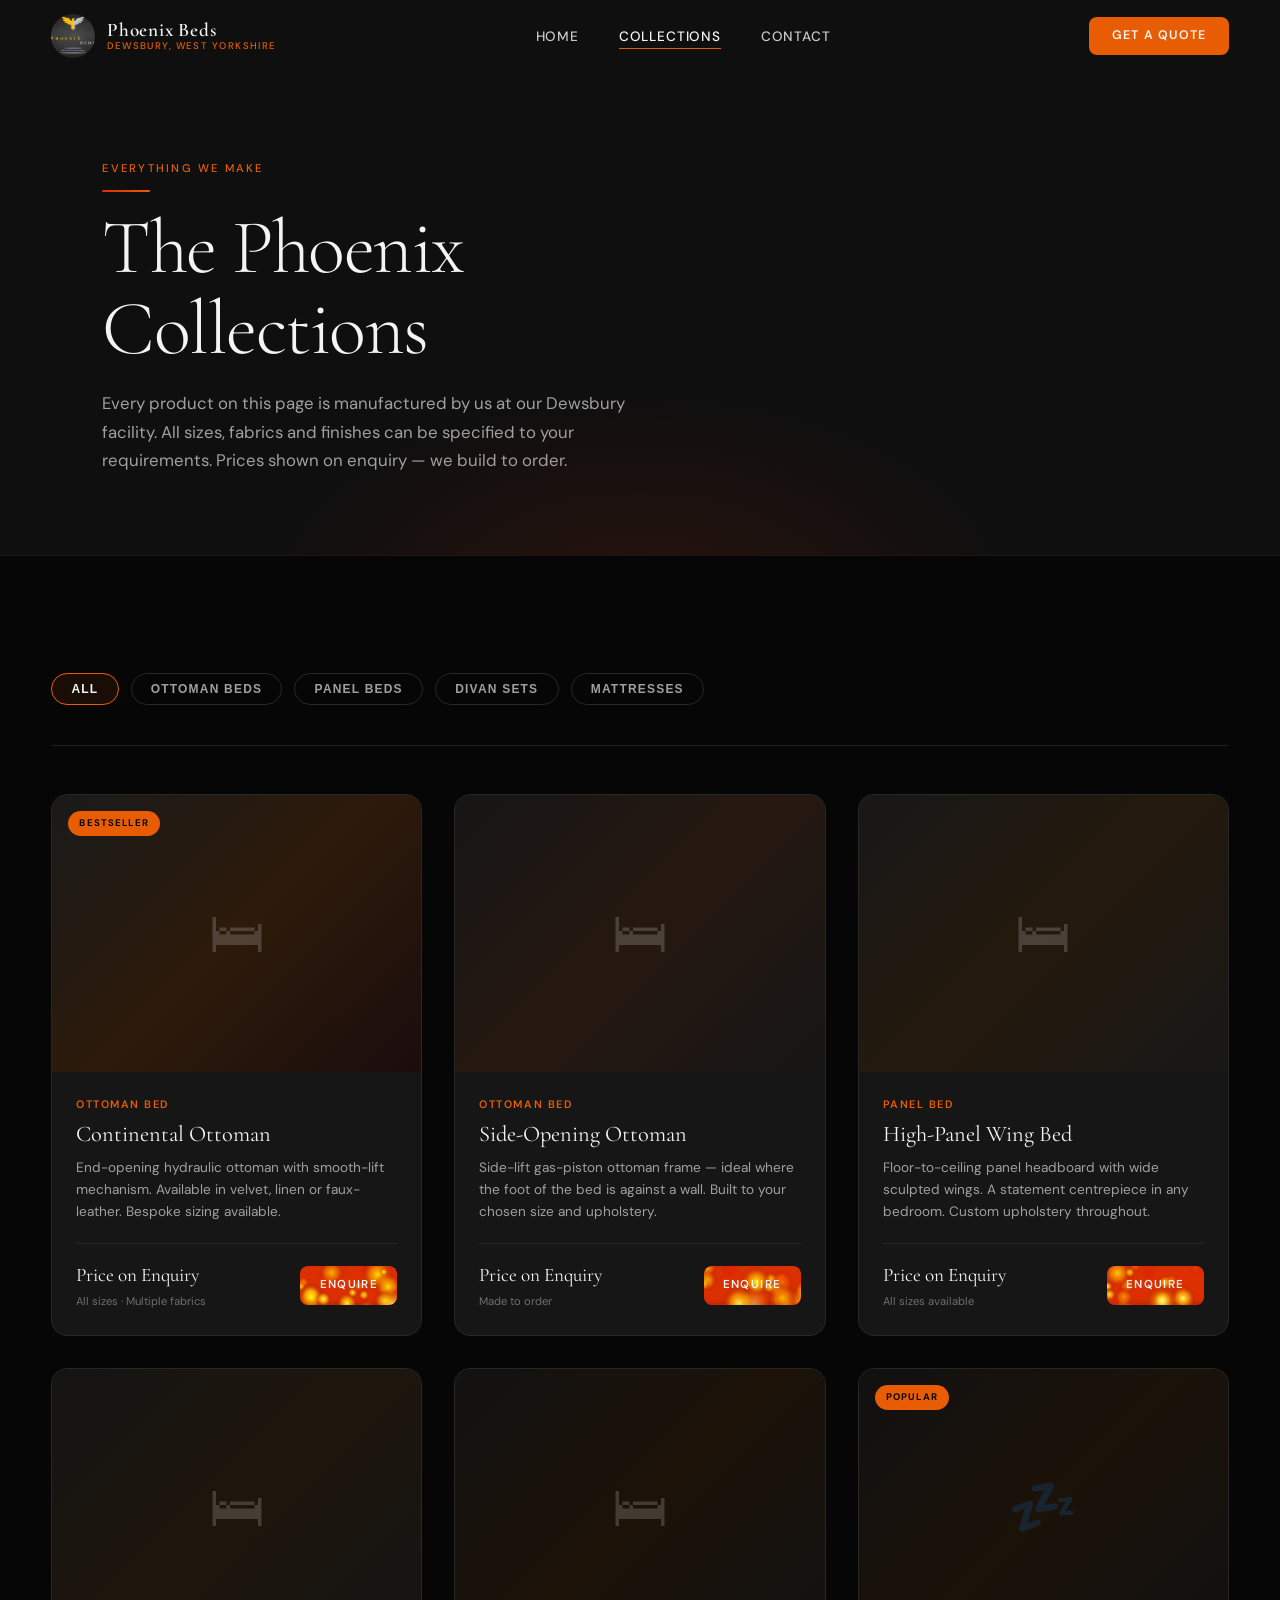
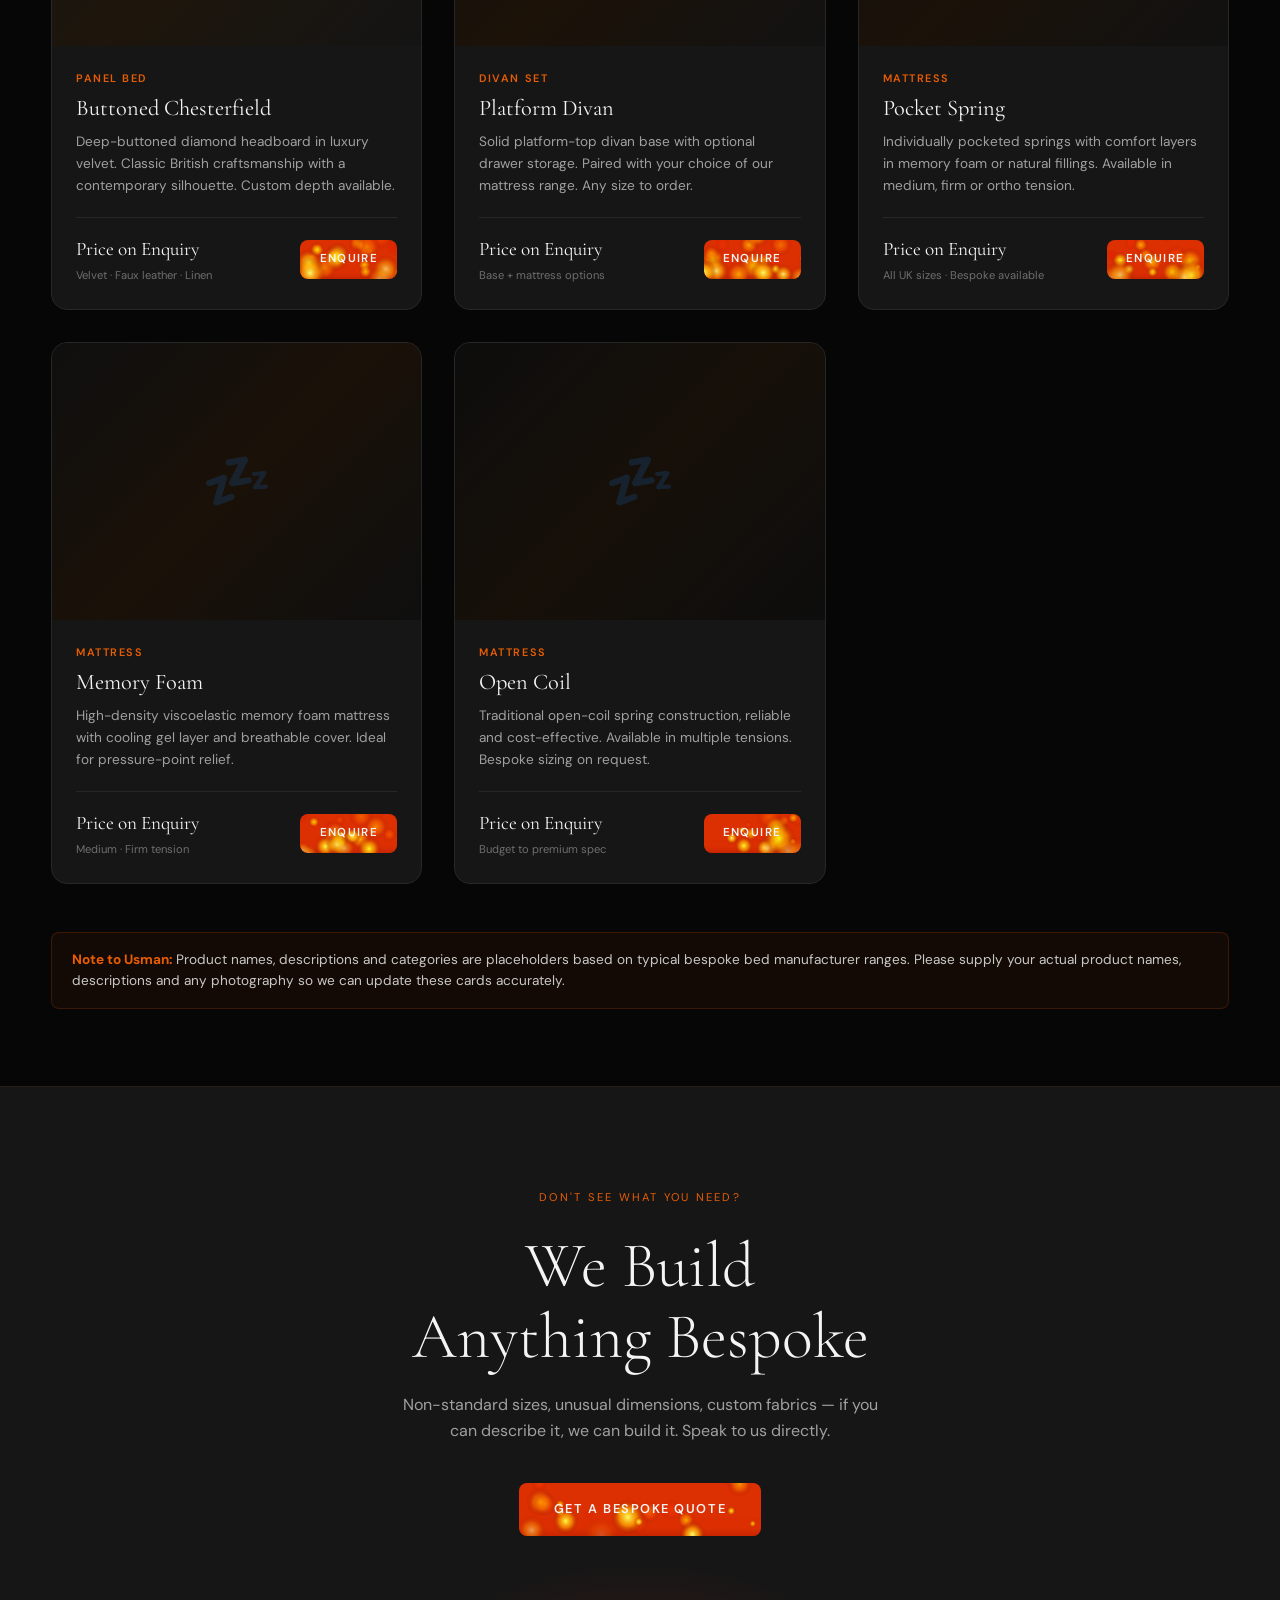
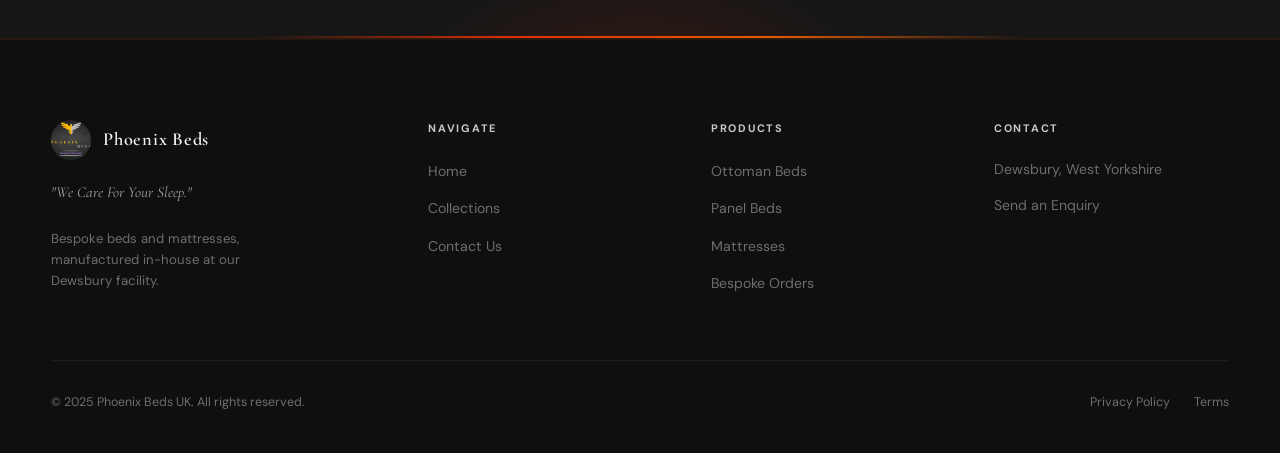
==== collections.html @ 93d967aa "Rebuild: full multi-page Phoenix Beds UK website Dark Forge design system — ember-orange/flame-red p" ====
<!DOCTYPE html>
<html lang="en-GB">
<head>
  <meta charset="UTF-8" />
  <meta name="viewport" content="width=device-width, initial-scale=1.0" />
  <title>Collections — Phoenix Beds, Dewsbury</title>
  <meta name="description" content="Browse Phoenix Beds' bespoke range of handcrafted ottoman beds, panel beds, divan sets and mattresses — all made to order in Dewsbury." />
  <link rel="preconnect" href="https://fonts.googleapis.com" />
  <link rel="preconnect" href="https://fonts.gstatic.com" crossorigin />
  <link rel="stylesheet" href="style.css" />
</head>
<body>

  <!-- PAGE LOADER -->
  <div id="page-loader">
    <img src="logo.jpg" alt="Phoenix Beds" class="loader-logo" />
    <div class="loader-bar"><div class="loader-bar-fill"></div></div>
  </div>

  <!-- NAV -->
  <nav class="site-nav scrolled" role="navigation" aria-label="Main navigation">
    <a href="index.html" class="nav__logo" aria-label="Phoenix Beds home">
      <img src="logo.jpg" alt="" class="nav__logo-img" />
      <div class="nav__logo-text">
        <span class="nav__logo-name">Phoenix Beds</span>
        <span class="nav__logo-sub">Dewsbury, West Yorkshire</span>
      </div>
    </a>
    <ul class="nav__links" role="list">
      <li><a href="index.html" class="nav__link">Home</a></li>
      <li><a href="collections.html" class="nav__link active">Collections</a></li>
      <li><a href="contact.html" class="nav__link">Contact</a></li>
    </ul>
    <a href="contact.html" class="nav__cta">Get a Quote</a>
    <button class="nav__burger" aria-label="Open menu" aria-expanded="false">
      <span></span><span></span><span></span>
    </button>
  </nav>

  <!-- MOBILE NAV -->
  <div class="nav__mobile" role="dialog" aria-modal="true" aria-label="Mobile navigation">
    <a href="index.html" class="nav__link">Home</a>
    <a href="collections.html" class="nav__link">Collections</a>
    <a href="contact.html" class="nav__link">Contact</a>
    <a href="contact.html" class="btn btn--fire" style="margin-top:1rem;"><span>Get a Quote</span></a>
  </div>

  <!-- PAGE HERO -->
  <div class="page-hero">
    <div class="page-hero__glow" aria-hidden="true"></div>
    <div class="container">
      <div class="page-hero__inner">
        <p class="eyebrow" data-reveal>Everything We Make</p>
        <div class="divider divider--left" style="margin-top:0.75rem;" aria-hidden="true"></div>
        <h1 class="page-hero__headline" data-reveal data-delay="80">
          The Phoenix<br>Collections
        </h1>
        <p class="page-hero__sub" data-reveal data-delay="160">
          Every product on this page is manufactured by us at our Dewsbury facility.
          All sizes, fabrics and finishes can be specified to your requirements.
          Prices shown on enquiry — we build to order.
        </p>
      </div>
    </div>
  </div>

  <!-- PRODUCTS -->
  <section style="background:var(--black);padding:clamp(3rem,6vw,6rem) 0;">
    <div class="container">

      <!-- Filters -->
      <div class="product-filters" role="group" aria-label="Filter products">
        <button class="filter-btn active" data-filter="all">All</button>
        <button class="filter-btn" data-filter="ottoman">Ottoman Beds</button>
        <button class="filter-btn" data-filter="panel">Panel Beds</button>
        <button class="filter-btn" data-filter="divan">Divan Sets</button>
        <button class="filter-btn" data-filter="mattress">Mattresses</button>
      </div>

      <!-- Grid -->
      <div class="products-grid">

        <!-- Ottoman 1 -->
        <div class="product-card" data-category="ottoman" data-reveal>
          <div class="product-card__img-wrap">
            <div style="width:100%;height:100%;background:linear-gradient(135deg,#1a1a1a,#2d1a0a,#1a0d0d);display:flex;align-items:center;justify-content:center;">
              <span style="font-size:3.5rem;opacity:0.2;" aria-hidden="true">🛏</span>
            </div>
            <span class="product-card__badge">Bestseller</span>
          </div>
          <div class="product-card__body">
            <p class="product-card__category">Ottoman Bed</p>
            <h2 class="product-card__name">Continental Ottoman</h2>
            <p class="product-card__desc">End-opening hydraulic ottoman with smooth-lift mechanism. Available in velvet, linen or faux-leather. Bespoke sizing available.</p>
            <div class="product-card__footer">
              <div>
                <p class="product-card__price">Price on Enquiry</p>
                <p class="product-card__price-note">All sizes · Multiple fabrics</p>
              </div>
              <a href="contact.html" class="btn btn--fire" style="padding:0.65rem 1.2rem;font-size:0.72rem;"><span>Enquire</span></a>
            </div>
          </div>
        </div>

        <!-- Ottoman 2 -->
        <div class="product-card" data-category="ottoman" data-reveal data-delay="80">
          <div class="product-card__img-wrap">
            <div style="width:100%;height:100%;background:linear-gradient(135deg,#161616,#261810,#161616);display:flex;align-items:center;justify-content:center;">
              <span style="font-size:3.5rem;opacity:0.2;" aria-hidden="true">🛏</span>
            </div>
          </div>
          <div class="product-card__body">
            <p class="product-card__category">Ottoman Bed</p>
            <h2 class="product-card__name">Side-Opening Ottoman</h2>
            <p class="product-card__desc">Side-lift gas-piston ottoman frame — ideal where the foot of the bed is against a wall. Built to your chosen size and upholstery.</p>
            <div class="product-card__footer">
              <div>
                <p class="product-card__price">Price on Enquiry</p>
                <p class="product-card__price-note">Made to order</p>
              </div>
              <a href="contact.html" class="btn btn--fire" style="padding:0.65rem 1.2rem;font-size:0.72rem;"><span>Enquire</span></a>
            </div>
          </div>
        </div>

        <!-- Panel 1 -->
        <div class="product-card" data-category="panel" data-reveal data-delay="160">
          <div class="product-card__img-wrap">
            <div style="width:100%;height:100%;background:linear-gradient(135deg,#181818,#24190c,#181818);display:flex;align-items:center;justify-content:center;">
              <span style="font-size:3.5rem;opacity:0.2;" aria-hidden="true">🛏</span>
            </div>
          </div>
          <div class="product-card__body">
            <p class="product-card__category">Panel Bed</p>
            <h2 class="product-card__name">High-Panel Wing Bed</h2>
            <p class="product-card__desc">Floor-to-ceiling panel headboard with wide sculpted wings. A statement centrepiece in any bedroom. Custom upholstery throughout.</p>
            <div class="product-card__footer">
              <div>
                <p class="product-card__price">Price on Enquiry</p>
                <p class="product-card__price-note">All sizes available</p>
              </div>
              <a href="contact.html" class="btn btn--fire" style="padding:0.65rem 1.2rem;font-size:0.72rem;"><span>Enquire</span></a>
            </div>
          </div>
        </div>

        <!-- Panel 2 -->
        <div class="product-card" data-category="panel" data-reveal>
          <div class="product-card__img-wrap">
            <div style="width:100%;height:100%;background:linear-gradient(135deg,#141414,#1e160c,#141414);display:flex;align-items:center;justify-content:center;">
              <span style="font-size:3.5rem;opacity:0.2;" aria-hidden="true">🛏</span>
            </div>
          </div>
          <div class="product-card__body">
            <p class="product-card__category">Panel Bed</p>
            <h2 class="product-card__name">Buttoned Chesterfield</h2>
            <p class="product-card__desc">Deep-buttoned diamond headboard in luxury velvet. Classic British craftsmanship with a contemporary silhouette. Custom depth available.</p>
            <div class="product-card__footer">
              <div>
                <p class="product-card__price">Price on Enquiry</p>
                <p class="product-card__price-note">Velvet · Faux leather · Linen</p>
              </div>
              <a href="contact.html" class="btn btn--fire" style="padding:0.65rem 1.2rem;font-size:0.72rem;"><span>Enquire</span></a>
            </div>
          </div>
        </div>

        <!-- Divan -->
        <div class="product-card" data-category="divan" data-reveal data-delay="80">
          <div class="product-card__img-wrap">
            <div style="width:100%;height:100%;background:linear-gradient(135deg,#121212,#1c1208,#121212);display:flex;align-items:center;justify-content:center;">
              <span style="font-size:3.5rem;opacity:0.2;" aria-hidden="true">🛏</span>
            </div>
          </div>
          <div class="product-card__body">
            <p class="product-card__category">Divan Set</p>
            <h2 class="product-card__name">Platform Divan</h2>
            <p class="product-card__desc">Solid platform-top divan base with optional drawer storage. Paired with your choice of our mattress range. Any size to order.</p>
            <div class="product-card__footer">
              <div>
                <p class="product-card__price">Price on Enquiry</p>
                <p class="product-card__price-note">Base + mattress options</p>
              </div>
              <a href="contact.html" class="btn btn--fire" style="padding:0.65rem 1.2rem;font-size:0.72rem;"><span>Enquire</span></a>
            </div>
          </div>
        </div>

        <!-- Mattress 1 -->
        <div class="product-card" data-category="mattress" data-reveal data-delay="160">
          <div class="product-card__img-wrap">
            <div style="width:100%;height:100%;background:linear-gradient(135deg,#111,#1b1209,#111);display:flex;align-items:center;justify-content:center;">
              <span style="font-size:3.5rem;opacity:0.2;" aria-hidden="true">💤</span>
            </div>
            <span class="product-card__badge">Popular</span>
          </div>
          <div class="product-card__body">
            <p class="product-card__category">Mattress</p>
            <h2 class="product-card__name">Pocket Spring</h2>
            <p class="product-card__desc">Individually pocketed springs with comfort layers in memory foam or natural fillings. Available in medium, firm or ortho tension.</p>
            <div class="product-card__footer">
              <div>
                <p class="product-card__price">Price on Enquiry</p>
                <p class="product-card__price-note">All UK sizes · Bespoke available</p>
              </div>
              <a href="contact.html" class="btn btn--fire" style="padding:0.65rem 1.2rem;font-size:0.72rem;"><span>Enquire</span></a>
            </div>
          </div>
        </div>

        <!-- Mattress 2 -->
        <div class="product-card" data-category="mattress" data-reveal>
          <div class="product-card__img-wrap">
            <div style="width:100%;height:100%;background:linear-gradient(135deg,#0f0f0f,#1a1108,#0f0f0f);display:flex;align-items:center;justify-content:center;">
              <span style="font-size:3.5rem;opacity:0.2;" aria-hidden="true">💤</span>
            </div>
          </div>
          <div class="product-card__body">
            <p class="product-card__category">Mattress</p>
            <h2 class="product-card__name">Memory Foam</h2>
            <p class="product-card__desc">High-density viscoelastic memory foam mattress with cooling gel layer and breathable cover. Ideal for pressure-point relief.</p>
            <div class="product-card__footer">
              <div>
                <p class="product-card__price">Price on Enquiry</p>
                <p class="product-card__price-note">Medium · Firm tension</p>
              </div>
              <a href="contact.html" class="btn btn--fire" style="padding:0.65rem 1.2rem;font-size:0.72rem;"><span>Enquire</span></a>
            </div>
          </div>
        </div>

        <!-- Mattress 3 -->
        <div class="product-card" data-category="mattress" data-reveal data-delay="80">
          <div class="product-card__img-wrap">
            <div style="width:100%;height:100%;background:linear-gradient(135deg,#0d0d0d,#171009,#0d0d0d);display:flex;align-items:center;justify-content:center;">
              <span style="font-size:3.5rem;opacity:0.2;" aria-hidden="true">💤</span>
            </div>
          </div>
          <div class="product-card__body">
            <p class="product-card__category">Mattress</p>
            <h2 class="product-card__name">Open Coil</h2>
            <p class="product-card__desc">Traditional open-coil spring construction, reliable and cost-effective. Available in multiple tensions. Bespoke sizing on request.</p>
            <div class="product-card__footer">
              <div>
                <p class="product-card__price">Price on Enquiry</p>
                <p class="product-card__price-note">Budget to premium spec</p>
              </div>
              <a href="contact.html" class="btn btn--fire" style="padding:0.65rem 1.2rem;font-size:0.72rem;"><span>Enquire</span></a>
            </div>
          </div>
        </div>

      </div><!-- /products-grid -->

      <!-- Notice -->
      <div class="notice" style="margin-top:3rem;" data-reveal>
        <strong>Note to Usman:</strong> Product names, descriptions and categories are placeholders based on typical bespoke bed manufacturer ranges. Please supply your actual product names, descriptions and any photography so we can update these cards accurately.
      </div>

    </div>
  </section>

  <!-- BESPOKE CTA -->
  <section class="cta-band">
    <div class="cta-band__glow" aria-hidden="true"></div>
    <div class="container--narrow">
      <p class="cta-band__pre">Don't see what you need?</p>
      <h2 class="cta-band__headline">
        We Build<br>Anything Bespoke
      </h2>
      <p class="cta-band__sub">
        Non-standard sizes, unusual dimensions, custom fabrics — if you can describe it, we can build it. Speak to us directly.
      </p>
      <div class="cta-band__actions">
        <a href="contact.html" class="btn btn--fire"><span>Get a Bespoke Quote</span></a>
      </div>
    </div>
  </section>

  <!-- FOOTER -->
  <footer class="site-footer" role="contentinfo">
    <div class="container">
      <div class="footer-grid">
        <div class="footer-brand">
          <div class="footer-brand__logo">
            <img src="logo.jpg" alt="Phoenix Beds" class="footer-brand__logo-img" />
            <span class="footer-brand__logo-name">Phoenix Beds</span>
          </div>
          <p class="footer-brand__tagline">"We Care For Your Sleep."</p>
          <p style="font-size:0.82rem;color:var(--silver-dk);max-width:26ch;line-height:1.6;">
            Bespoke beds and mattresses, manufactured in-house at our Dewsbury facility.
          </p>
        </div>
        <div class="footer-col">
          <p class="footer-col__heading">Navigate</p>
          <ul class="footer-col__links" role="list">
            <li><a href="index.html" class="footer-col__link">Home</a></li>
            <li><a href="collections.html" class="footer-col__link">Collections</a></li>
            <li><a href="contact.html" class="footer-col__link">Contact Us</a></li>
          </ul>
        </div>
        <div class="footer-col">
          <p class="footer-col__heading">Products</p>
          <ul class="footer-col__links" role="list">
            <li><a href="collections.html" class="footer-col__link">Ottoman Beds</a></li>
            <li><a href="collections.html" class="footer-col__link">Panel Beds</a></li>
            <li><a href="collections.html" class="footer-col__link">Mattresses</a></li>
            <li><a href="collections.html" class="footer-col__link">Bespoke Orders</a></li>
          </ul>
        </div>
        <div class="footer-col">
          <p class="footer-col__heading">Contact</p>
          <ul class="footer-col__links" role="list">
            <li class="footer-col__link" style="color:var(--silver-dk);">Dewsbury, West Yorkshire</li>
            <li><a href="contact.html" class="footer-col__link">Send an Enquiry</a></li>
          </ul>
        </div>
      </div>
      <div class="footer-bottom">
        <p class="footer-bottom__copy">&copy; 2025 Phoenix Beds UK. All rights reserved.</p>
        <nav class="footer-bottom__links" aria-label="Legal">
          <a href="#" class="footer-bottom__link">Privacy Policy</a>
          <a href="#" class="footer-bottom__link">Terms</a>
        </nav>
      </div>
    </div>
  </footer>

  <script src="script.js"></script>
</body>
</html>
---- style.css ----
/* ─────────────────────────────────────────────────────────
   Phoenix Beds UK — Design System v2
   Palette: near-black · silver · ember-orange · flame-red
   Fonts:   Cormorant Garamond (display) · DM Sans (body)
───────────────────────────────────────────────────────── */

@import url('https://fonts.googleapis.com/css2?family=Cormorant+Garamond:ital,wght@0,300;0,400;0,500;0,600;0,700;1,300;1,400;1,600&family=DM+Sans:ital,opsz,wght@0,9..40,300;0,9..40,400;0,9..40,500;0,9..40,600;1,9..40,300&display=swap');

/* ── Tokens ── */
:root {
  --black:      #060606;
  --dark-1:     #0f0f0f;
  --dark-2:     #161616;
  --dark-3:     #1e1e1e;
  --dark-4:     #272727;
  --dark-5:     #323232;
  --silver-dk:  #6e6e6e;
  --silver:     #a0a0a0;
  --silver-lt:  #c8c8c8;
  --platinum:   #e2e2e2;
  --white:      #f4f4f4;
  --ember:      #e85d04;
  --ember-lt:   #f48c06;
  --ember-dk:   #c44d02;
  --flame:      #dc2f02;
  --flame-hot:  #ffba08;

  --font-display: 'Cormorant Garamond', Georgia, serif;
  --font-body:    'DM Sans', -apple-system, BlinkMacSystemFont, sans-serif;

  --radius-sm:  4px;
  --radius:     8px;
  --radius-lg:  16px;
  --radius-xl:  24px;

  --ease-out:   cubic-bezier(0.22, 1, 0.36, 1);
  --ease-in:    cubic-bezier(0.64, 0, 0.78, 0);

  color-scheme: dark;
}

/* ── Reset ── */
*, *::before, *::after { box-sizing: border-box; margin: 0; padding: 0; }
html { scroll-behavior: smooth; font-size: 16px; }
body {
  background: var(--black);
  color: var(--platinum);
  font-family: var(--font-body);
  font-weight: 400;
  line-height: 1.6;
  overflow-x: hidden;
  -webkit-font-smoothing: antialiased;
}
img { display: block; max-width: 100%; }
a { color: inherit; text-decoration: none; }
ul { list-style: none; }

/* ── Page loader ── */
#page-loader {
  position: fixed;
  inset: 0;
  background: var(--black);
  display: flex;
  flex-direction: column;
  align-items: center;
  justify-content: center;
  gap: 2rem;
  z-index: 9999;
  transition: opacity 0.6s var(--ease-out), visibility 0.6s;
}
#page-loader.done { opacity: 0; visibility: hidden; pointer-events: none; }
.loader-logo { width: 120px; height: 120px; object-fit: contain; border-radius: 50%; }
.loader-bar {
  width: 200px;
  height: 2px;
  background: var(--dark-4);
  border-radius: 2px;
  overflow: hidden;
}
.loader-bar-fill {
  height: 100%;
  width: 0;
  background: linear-gradient(90deg, var(--flame), var(--ember), var(--flame-hot));
  border-radius: 2px;
  animation: loaderFill 1.2s var(--ease-out) forwards;
}
@keyframes loaderFill { to { width: 100%; } }

/* ── Typography scale ── */
.display-1 {
  font-family: var(--font-display);
  font-size: clamp(3.2rem, 8vw, 7rem);
  font-weight: 300;
  line-height: 1.05;
  letter-spacing: -0.02em;
}
.display-2 {
  font-family: var(--font-display);
  font-size: clamp(2.2rem, 5vw, 4.5rem);
  font-weight: 300;
  line-height: 1.1;
  letter-spacing: -0.015em;
}
.display-3 {
  font-family: var(--font-display);
  font-size: clamp(1.6rem, 3.5vw, 2.8rem);
  font-weight: 400;
  line-height: 1.2;
}
.eyebrow {
  font-family: var(--font-body);
  font-size: 0.7rem;
  font-weight: 500;
  letter-spacing: 0.2em;
  text-transform: uppercase;
  color: var(--ember);
}
.body-lg { font-size: 1.125rem; line-height: 1.7; }
.body-sm { font-size: 0.875rem; line-height: 1.6; }

/* ── Layout ── */
.container {
  width: min(100%, 1280px);
  margin-inline: auto;
  padding-inline: clamp(1.25rem, 4vw, 4rem);
}
.container--narrow {
  width: min(100%, 800px);
  margin-inline: auto;
  padding-inline: clamp(1.25rem, 4vw, 4rem);
}

/* ── Utility ── */
.text-ember   { color: var(--ember); }
.text-silver  { color: var(--silver); }
.text-white   { color: var(--white); }
.text-center  { text-align: center; }
.italic       { font-style: italic; }
.sr-only { position: absolute; width: 1px; height: 1px; overflow: hidden; clip: rect(0,0,0,0); white-space: nowrap; }

/* ── Scroll reveal ── */
[data-reveal] {
  opacity: 0;
  transform: translateY(32px);
  transition: opacity 0.8s var(--ease-out), transform 0.8s var(--ease-out);
}
[data-reveal="left"]  { transform: translateX(-40px); }
[data-reveal="right"] { transform: translateX(40px); }
[data-reveal="scale"] { transform: scale(0.95); }
[data-reveal].revealed {
  opacity: 1;
  transform: none;
}

/* ── Dividers ── */
.divider {
  width: 48px;
  height: 2px;
  background: linear-gradient(90deg, var(--flame), var(--ember));
  border-radius: 2px;
  margin: 1rem auto;
}
.divider--left { margin-left: 0; }

/* ─────────────────────────── NAV ──────────────────────── */
.site-nav {
  position: fixed;
  top: 0;
  left: 0;
  right: 0;
  z-index: 1000;
  padding: 0 clamp(1.25rem, 4vw, 4rem);
  display: flex;
  align-items: center;
  justify-content: space-between;
  height: 72px;
  background: transparent;
  transition: background 0.4s, backdrop-filter 0.4s, border-bottom 0.4s;
}
.site-nav.scrolled {
  background: rgba(6,6,6,0.88);
  backdrop-filter: blur(20px);
  -webkit-backdrop-filter: blur(20px);
  border-bottom: 1px solid rgba(232,93,4,0.12);
}
.nav__logo {
  display: flex;
  align-items: center;
  gap: 0.75rem;
}
.nav__logo-img {
  width: 44px;
  height: 44px;
  object-fit: contain;
  border-radius: 50%;
  filter: brightness(1.05);
}
.nav__logo-text {
  display: flex;
  flex-direction: column;
  line-height: 1.1;
}
.nav__logo-name {
  font-family: var(--font-display);
  font-size: 1.2rem;
  font-weight: 600;
  color: var(--white);
  letter-spacing: 0.04em;
}
.nav__logo-sub {
  font-size: 0.6rem;
  font-weight: 500;
  letter-spacing: 0.15em;
  text-transform: uppercase;
  color: var(--ember);
}
.nav__links {
  display: flex;
  align-items: center;
  gap: 2.5rem;
}
.nav__link {
  font-size: 0.85rem;
  font-weight: 500;
  letter-spacing: 0.06em;
  text-transform: uppercase;
  color: var(--silver-lt);
  position: relative;
  padding-bottom: 2px;
  transition: color 0.2s;
}
.nav__link::after {
  content: '';
  position: absolute;
  bottom: -2px;
  left: 0;
  width: 0;
  height: 1px;
  background: var(--ember);
  transition: width 0.3s var(--ease-out);
}
.nav__link:hover, .nav__link.active { color: var(--white); }
.nav__link:hover::after, .nav__link.active::after { width: 100%; }
.nav__cta {
  font-size: 0.78rem;
  font-weight: 600;
  letter-spacing: 0.1em;
  text-transform: uppercase;
  color: var(--white);
  background: var(--ember);
  padding: 0.55rem 1.4rem;
  border-radius: var(--radius);
  transition: background 0.2s;
}
.nav__cta:hover { background: var(--flame); }

.nav__burger {
  display: none;
  flex-direction: column;
  gap: 5px;
  cursor: pointer;
  padding: 4px;
  background: none;
  border: none;
}
.nav__burger span {
  display: block;
  width: 24px;
  height: 1.5px;
  background: var(--white);
  border-radius: 2px;
  transition: transform 0.3s, opacity 0.3s;
}
.nav__burger.open span:nth-child(1) { transform: translateY(6.5px) rotate(45deg); }
.nav__burger.open span:nth-child(2) { opacity: 0; }
.nav__burger.open span:nth-child(3) { transform: translateY(-6.5px) rotate(-45deg); }

.nav__mobile {
  position: fixed;
  inset: 0;
  background: rgba(6,6,6,0.97);
  backdrop-filter: blur(24px);
  -webkit-backdrop-filter: blur(24px);
  display: flex;
  flex-direction: column;
  align-items: center;
  justify-content: center;
  gap: 2.5rem;
  z-index: 999;
  opacity: 0;
  pointer-events: none;
  transition: opacity 0.35s var(--ease-out);
}
.nav__mobile.open { opacity: 1; pointer-events: all; }
.nav__mobile .nav__link {
  font-family: var(--font-display);
  font-size: 2rem;
  font-weight: 300;
  letter-spacing: 0.05em;
  text-transform: none;
  color: var(--silver-lt);
}
.nav__mobile .nav__link:hover { color: var(--white); }

/* ─────────────────────────── HERO ─────────────────────── */
.hero {
  position: relative;
  min-height: 100vh;
  display: flex;
  align-items: center;
  overflow: hidden;
  background: var(--black);
}
#hero-canvas {
  position: absolute;
  inset: 0;
  width: 100%;
  height: 100%;
  pointer-events: none;
}
.hero__overlay {
  position: absolute;
  inset: 0;
  background:
    radial-gradient(ellipse 80% 60% at 50% 100%, rgba(220,47,2,0.18) 0%, transparent 60%),
    radial-gradient(ellipse 60% 40% at 50% 50%, rgba(0,0,0,0) 0%, rgba(6,6,6,0.5) 100%);
  pointer-events: none;
}
.hero__inner {
  position: relative;
  z-index: 2;
  padding: 8rem clamp(1.25rem, 4vw, 4rem) 6rem;
  width: 100%;
  max-width: 1280px;
  margin: 0 auto;
}
.hero__eyebrow {
  display: inline-flex;
  align-items: center;
  gap: 0.6rem;
  margin-bottom: 2rem;
}
.hero__eyebrow-line {
  width: 32px;
  height: 1px;
  background: var(--ember);
}
.hero__headline {
  font-family: var(--font-display);
  font-size: clamp(3.8rem, 9vw, 8.5rem);
  font-weight: 300;
  line-height: 0.95;
  letter-spacing: -0.025em;
  color: var(--white);
  max-width: 14ch;
  margin-bottom: 2rem;
}
.hero__headline em {
  font-style: italic;
  color: var(--ember);
  font-weight: 300;
}
.hero__sub {
  font-size: clamp(1rem, 2vw, 1.2rem);
  line-height: 1.65;
  color: var(--silver);
  max-width: 44ch;
  margin-bottom: 3rem;
}
.hero__actions {
  display: flex;
  flex-wrap: wrap;
  gap: 1rem;
  align-items: center;
}
.hero__scroll-hint {
  position: absolute;
  bottom: 2.5rem;
  left: 50%;
  transform: translateX(-50%);
  display: flex;
  flex-direction: column;
  align-items: center;
  gap: 0.5rem;
  z-index: 2;
}
.hero__scroll-hint span {
  font-size: 0.65rem;
  letter-spacing: 0.2em;
  text-transform: uppercase;
  color: var(--silver-dk);
}
.hero__scroll-arrow {
  width: 1px;
  height: 40px;
  background: linear-gradient(to bottom, var(--ember), transparent);
  animation: scrollBounce 2s ease-in-out infinite;
}
@keyframes scrollBounce {
  0%, 100% { transform: scaleY(1); transform-origin: top; }
  50% { transform: scaleY(1.3); transform-origin: top; }
}

/* ─────────────────────────── BUTTONS ──────────────────── */
.btn {
  display: inline-flex;
  align-items: center;
  justify-content: center;
  gap: 0.5rem;
  font-family: var(--font-body);
  font-size: 0.8rem;
  font-weight: 600;
  letter-spacing: 0.12em;
  text-transform: uppercase;
  cursor: pointer;
  border: none;
  transition: transform 0.15s, box-shadow 0.2s;
  user-select: none;
  position: relative;
  overflow: hidden;
}
.btn:active { transform: scale(0.97); }

.btn--fire {
  background: var(--flame);
  color: var(--white);
  padding: 1rem 2.2rem;
  border-radius: var(--radius);
  box-shadow: 0 0 0 0 rgba(232,93,4,0);
  transition: box-shadow 0.3s, transform 0.15s;
}
.btn--fire:hover {
  box-shadow: 0 0 28px rgba(232,93,4,0.4), 0 0 6px rgba(255,186,8,0.2);
}
.btn--fire > span { position: relative; z-index: 1; }

.btn--outline {
  background: transparent;
  color: var(--silver-lt);
  padding: 0.95rem 2rem;
  border-radius: var(--radius);
  border: 1px solid var(--dark-5);
  transition: border-color 0.2s, color 0.2s, transform 0.15s;
}
.btn--outline:hover {
  border-color: var(--ember);
  color: var(--white);
}

.btn--ghost {
  background: transparent;
  color: var(--ember);
  padding: 0.5rem 0;
  font-size: 0.8rem;
  letter-spacing: 0.1em;
  border-radius: 0;
  border-bottom: 1px solid var(--ember);
  transition: color 0.2s, border-color 0.2s;
}
.btn--ghost:hover { color: var(--flame-hot); border-color: var(--flame-hot); }

/* ─────────────────────────── SECTIONS ─────────────────── */
section { padding: clamp(4rem, 8vw, 8rem) 0; }

.section-header { margin-bottom: 4rem; }

/* ── Craft/Brand strip ── */
.craft-strip {
  background: var(--dark-2);
  padding: 5rem 0;
  border-top: 1px solid rgba(232,93,4,0.08);
  border-bottom: 1px solid rgba(232,93,4,0.08);
}
.craft-strip__grid {
  display: grid;
  grid-template-columns: repeat(auto-fit, minmax(200px, 1fr));
  gap: 3rem;
  text-align: center;
}
.craft-item__icon {
  font-size: 2rem;
  margin-bottom: 1rem;
  display: block;
}
.craft-item__label {
  font-family: var(--font-display);
  font-size: 1.5rem;
  font-weight: 400;
  color: var(--white);
  margin-bottom: 0.4rem;
}
.craft-item__sub {
  font-size: 0.82rem;
  color: var(--silver);
  letter-spacing: 0.04em;
}

/* ── Collections grid ── */
.collections-section { background: var(--black); }
.collections-grid {
  display: grid;
  grid-template-columns: repeat(auto-fill, minmax(320px, 1fr));
  gap: 1.5px;
}
.collection-card {
  position: relative;
  aspect-ratio: 4/5;
  overflow: hidden;
  cursor: pointer;
  background: var(--dark-2);
}
.collection-card__bg {
  position: absolute;
  inset: 0;
  background-size: cover;
  background-position: center;
  transition: transform 0.7s var(--ease-out), filter 0.5s;
  filter: brightness(0.55) saturate(0.8);
  transform-origin: center;
}
.collection-card:hover .collection-card__bg {
  transform: scale(1.04);
  filter: brightness(0.7) saturate(1);
}
.collection-card__overlay {
  position: absolute;
  inset: 0;
  background: linear-gradient(to top, rgba(6,6,6,0.9) 0%, rgba(6,6,6,0.1) 60%, transparent 100%);
}
.collection-card__content {
  position: absolute;
  bottom: 0;
  left: 0;
  right: 0;
  padding: 2rem;
}
.collection-card__tag {
  display: inline-block;
  font-size: 0.65rem;
  font-weight: 600;
  letter-spacing: 0.15em;
  text-transform: uppercase;
  color: var(--ember);
  background: rgba(232,93,4,0.12);
  border: 1px solid rgba(232,93,4,0.25);
  padding: 0.25rem 0.75rem;
  border-radius: 100px;
  margin-bottom: 0.75rem;
}
.collection-card__name {
  font-family: var(--font-display);
  font-size: 1.8rem;
  font-weight: 400;
  color: var(--white);
  line-height: 1.15;
  margin-bottom: 0.5rem;
}
.collection-card__desc {
  font-size: 0.85rem;
  color: var(--silver);
  margin-bottom: 1.25rem;
  max-width: 36ch;
}
.collection-card__cta {
  display: inline-flex;
  align-items: center;
  gap: 0.5rem;
  font-size: 0.78rem;
  font-weight: 600;
  letter-spacing: 0.1em;
  text-transform: uppercase;
  color: var(--white);
  opacity: 0;
  transform: translateY(8px);
  transition: opacity 0.35s, transform 0.35s var(--ease-out);
}
.collection-card:hover .collection-card__cta { opacity: 1; transform: none; }
.collection-card__cta-arrow {
  width: 20px;
  height: 1px;
  background: var(--ember);
  position: relative;
  transition: width 0.3s;
}
.collection-card__cta-arrow::after {
  content: '';
  position: absolute;
  right: 0;
  top: -3px;
  width: 6px;
  height: 6px;
  border-top: 1px solid var(--ember);
  border-right: 1px solid var(--ember);
  transform: rotate(45deg);
}
.collection-card:hover .collection-card__cta-arrow { width: 32px; }

/* ── Process / Craft section ── */
.process-section { background: var(--dark-1); }
.process-grid {
  display: grid;
  grid-template-columns: 1fr 1fr;
  gap: clamp(3rem, 6vw, 6rem);
  align-items: center;
}
.process-steps { display: flex; flex-direction: column; gap: 2.5rem; }
.process-step {
  display: flex;
  gap: 1.5rem;
  align-items: flex-start;
}
.process-step__number {
  font-family: var(--font-display);
  font-size: 3rem;
  font-weight: 300;
  color: var(--dark-4);
  line-height: 1;
  min-width: 52px;
  transition: color 0.3s;
}
.process-step:hover .process-step__number { color: var(--ember); }
.process-step__title {
  font-family: var(--font-display);
  font-size: 1.3rem;
  font-weight: 500;
  color: var(--white);
  margin-bottom: 0.5rem;
}
.process-step__text { font-size: 0.9rem; color: var(--silver); line-height: 1.7; }
.process-visual {
  position: relative;
  border-radius: var(--radius-lg);
  overflow: hidden;
  aspect-ratio: 3/4;
  background: var(--dark-3);
}
.process-visual__glow {
  position: absolute;
  bottom: -20%;
  left: 50%;
  transform: translateX(-50%);
  width: 70%;
  height: 50%;
  background: radial-gradient(ellipse, rgba(220,47,2,0.35) 0%, transparent 70%);
  pointer-events: none;
}

/* ── Testimonials ── */
.testimonials-section { background: var(--black); }
.testimonials-grid {
  display: grid;
  grid-template-columns: repeat(auto-fill, minmax(320px, 1fr));
  gap: 1.5rem;
}
.testimonial-card {
  background: var(--dark-2);
  border: 1px solid var(--dark-4);
  border-radius: var(--radius-lg);
  padding: 2rem;
  transition: border-color 0.3s, transform 0.3s var(--ease-out);
}
.testimonial-card:hover {
  border-color: rgba(232,93,4,0.25);
  transform: translateY(-4px);
}
.testimonial-card__quote {
  font-family: var(--font-display);
  font-size: 1.1rem;
  font-weight: 300;
  font-style: italic;
  line-height: 1.6;
  color: var(--silver-lt);
  margin-bottom: 1.5rem;
}
.testimonial-card__stars {
  color: var(--ember);
  font-size: 0.75rem;
  letter-spacing: 3px;
  margin-bottom: 0.75rem;
}
.testimonial-card__author {
  font-size: 0.8rem;
  font-weight: 600;
  color: var(--silver);
  letter-spacing: 0.05em;
}
.testimonial-card__location {
  font-size: 0.75rem;
  color: var(--silver-dk);
  margin-top: 0.25rem;
}

/* ── CTA Band ── */
.cta-band {
  background: var(--dark-2);
  border-top: 1px solid rgba(232,93,4,0.1);
  border-bottom: 1px solid rgba(232,93,4,0.1);
  padding: clamp(4rem, 8vw, 7rem) 0;
  text-align: center;
  position: relative;
  overflow: hidden;
}
.cta-band::before {
  content: '';
  position: absolute;
  bottom: 0;
  left: 50%;
  transform: translateX(-50%);
  width: 60%;
  height: 2px;
  background: linear-gradient(90deg, transparent, var(--flame), var(--ember), transparent);
}
.cta-band__glow {
  position: absolute;
  bottom: -40%;
  left: 50%;
  transform: translateX(-50%);
  width: 500px;
  height: 300px;
  background: radial-gradient(ellipse, rgba(220,47,2,0.18) 0%, transparent 70%);
  pointer-events: none;
}
.cta-band__pre {
  font-size: 0.7rem;
  letter-spacing: 0.2em;
  text-transform: uppercase;
  color: var(--ember);
  margin-bottom: 1.5rem;
}
.cta-band__headline {
  font-family: var(--font-display);
  font-size: clamp(2.4rem, 5vw, 4rem);
  font-weight: 300;
  line-height: 1.1;
  color: var(--white);
  margin-bottom: 1.25rem;
}
.cta-band__sub {
  font-size: 1rem;
  color: var(--silver);
  max-width: 44ch;
  margin: 0 auto 2.5rem;
}
.cta-band__actions {
  display: flex;
  flex-wrap: wrap;
  gap: 1rem;
  justify-content: center;
}

/* ── Page hero (inner pages) ── */
.page-hero {
  padding: 10rem clamp(1.25rem,4vw,4rem) 5rem;
  background: var(--dark-1);
  border-bottom: 1px solid rgba(232,93,4,0.08);
  position: relative;
  overflow: hidden;
}
.page-hero__glow {
  position: absolute;
  bottom: -50%;
  left: 50%;
  transform: translateX(-50%);
  width: 60%;
  height: 80%;
  background: radial-gradient(ellipse, rgba(220,47,2,0.12) 0%, transparent 70%);
  pointer-events: none;
}
.page-hero__inner { max-width: 680px; }
.page-hero__headline {
  font-family: var(--font-display);
  font-size: clamp(2.8rem, 6vw, 5.5rem);
  font-weight: 300;
  line-height: 1.05;
  letter-spacing: -0.02em;
  color: var(--white);
  margin-bottom: 1.25rem;
}
.page-hero__sub {
  font-size: 1.05rem;
  color: var(--silver);
  line-height: 1.7;
  max-width: 48ch;
}

/* ── Product filters ── */
.product-filters {
  display: flex;
  align-items: center;
  gap: 0.75rem;
  flex-wrap: wrap;
  padding: 2.5rem 0;
  border-bottom: 1px solid var(--dark-3);
  margin-bottom: 3rem;
}
.filter-btn {
  font-size: 0.75rem;
  font-weight: 600;
  letter-spacing: 0.1em;
  text-transform: uppercase;
  color: var(--silver);
  background: transparent;
  border: 1px solid var(--dark-4);
  padding: 0.5rem 1.2rem;
  border-radius: 100px;
  cursor: pointer;
  transition: border-color 0.2s, color 0.2s, background 0.2s;
}
.filter-btn:hover, .filter-btn.active {
  border-color: var(--ember);
  color: var(--white);
  background: rgba(232,93,4,0.08);
}
.products-grid {
  display: grid;
  grid-template-columns: repeat(auto-fill, minmax(300px, 1fr));
  gap: 2rem;
}
.product-card {
  background: var(--dark-2);
  border: 1px solid var(--dark-4);
  border-radius: var(--radius-lg);
  overflow: hidden;
  transition: border-color 0.3s, transform 0.3s var(--ease-out);
  cursor: pointer;
}
.product-card:hover {
  border-color: rgba(232,93,4,0.25);
  transform: translateY(-6px);
}
.product-card__img-wrap {
  aspect-ratio: 4/3;
  background: var(--dark-3);
  overflow: hidden;
  position: relative;
}
.product-card__img {
  width: 100%;
  height: 100%;
  object-fit: cover;
  filter: brightness(0.85) saturate(0.7);
  transition: transform 0.6s var(--ease-out), filter 0.4s;
}
.product-card:hover .product-card__img {
  transform: scale(1.05);
  filter: brightness(0.95) saturate(0.9);
}
.product-card__badge {
  position: absolute;
  top: 1rem;
  left: 1rem;
  font-size: 0.6rem;
  font-weight: 700;
  letter-spacing: 0.12em;
  text-transform: uppercase;
  color: var(--black);
  background: var(--ember);
  padding: 0.3rem 0.7rem;
  border-radius: 100px;
}
.product-card__body { padding: 1.5rem; }
.product-card__category {
  font-size: 0.68rem;
  font-weight: 600;
  letter-spacing: 0.14em;
  text-transform: uppercase;
  color: var(--ember);
  margin-bottom: 0.5rem;
}
.product-card__name {
  font-family: var(--font-display);
  font-size: 1.4rem;
  font-weight: 400;
  color: var(--white);
  line-height: 1.2;
  margin-bottom: 0.6rem;
}
.product-card__desc {
  font-size: 0.85rem;
  color: var(--silver);
  line-height: 1.6;
  margin-bottom: 1.25rem;
}
.product-card__footer {
  display: flex;
  align-items: center;
  justify-content: space-between;
  padding-top: 1rem;
  border-top: 1px solid var(--dark-4);
}
.product-card__price {
  font-family: var(--font-display);
  font-size: 1.2rem;
  font-weight: 400;
  color: var(--white);
}
.product-card__price-note {
  font-size: 0.7rem;
  color: var(--silver-dk);
  margin-top: 0.15rem;
}

/* ── Contact ── */
.contact-grid {
  display: grid;
  grid-template-columns: 1fr 1.4fr;
  gap: clamp(3rem, 6vw, 6rem);
  align-items: start;
}
.contact-info__item {
  display: flex;
  gap: 1.25rem;
  align-items: flex-start;
  margin-bottom: 2rem;
}
.contact-info__icon {
  width: 44px;
  height: 44px;
  background: rgba(232,93,4,0.08);
  border: 1px solid rgba(232,93,4,0.15);
  border-radius: var(--radius);
  display: grid;
  place-items: center;
  flex-shrink: 0;
  color: var(--ember);
  font-size: 1.1rem;
}
.contact-info__label {
  font-size: 0.7rem;
  font-weight: 600;
  letter-spacing: 0.12em;
  text-transform: uppercase;
  color: var(--ember);
  margin-bottom: 0.35rem;
}
.contact-info__value {
  font-size: 0.95rem;
  color: var(--silver-lt);
  line-height: 1.5;
}
.contact-form { display: flex; flex-direction: column; gap: 1.25rem; }
.form-group { display: flex; flex-direction: column; gap: 0.5rem; }
.form-row { display: grid; grid-template-columns: 1fr 1fr; gap: 1.25rem; }
.form-label {
  font-size: 0.72rem;
  font-weight: 600;
  letter-spacing: 0.12em;
  text-transform: uppercase;
  color: var(--silver);
}
.form-input,
.form-select,
.form-textarea {
  width: 100%;
  background: var(--dark-2);
  border: 1px solid var(--dark-5);
  border-radius: var(--radius);
  padding: 0.85rem 1rem;
  font-family: var(--font-body);
  font-size: 0.95rem;
  color: var(--platinum);
  outline: none;
  transition: border-color 0.2s, box-shadow 0.2s;
  -webkit-appearance: none;
}
.form-input:focus,
.form-select:focus,
.form-textarea:focus {
  border-color: var(--ember);
  box-shadow: 0 0 0 3px rgba(232,93,4,0.1);
}
.form-input::placeholder,
.form-textarea::placeholder { color: var(--silver-dk); }
.form-select option { background: var(--dark-2); }
.form-textarea { resize: vertical; min-height: 120px; }

/* ─────────────────────────── FOOTER ───────────────────── */
.site-footer {
  background: var(--dark-1);
  border-top: 1px solid rgba(232,93,4,0.08);
  padding: 5rem 0 2.5rem;
}
.footer-grid {
  display: grid;
  grid-template-columns: 1.4fr repeat(3, 1fr);
  gap: 3rem;
  margin-bottom: 4rem;
}
.footer-brand__logo {
  display: flex;
  align-items: center;
  gap: 0.75rem;
  margin-bottom: 1.25rem;
}
.footer-brand__logo-img {
  width: 40px;
  height: 40px;
  object-fit: contain;
  border-radius: 50%;
}
.footer-brand__logo-name {
  font-family: var(--font-display);
  font-size: 1.15rem;
  font-weight: 600;
  color: var(--white);
  letter-spacing: 0.04em;
}
.footer-brand__tagline {
  font-family: var(--font-display);
  font-size: 0.95rem;
  font-style: italic;
  color: var(--silver);
  line-height: 1.6;
  margin-bottom: 1.5rem;
  max-width: 28ch;
}
.footer-col__heading {
  font-size: 0.68rem;
  font-weight: 700;
  letter-spacing: 0.16em;
  text-transform: uppercase;
  color: var(--silver-lt);
  margin-bottom: 1.25rem;
}
.footer-col__links { display: flex; flex-direction: column; gap: 0.75rem; }
.footer-col__link {
  font-size: 0.88rem;
  color: var(--silver-dk);
  transition: color 0.2s;
}
.footer-col__link:hover { color: var(--ember); }
.footer-bottom {
  display: flex;
  align-items: center;
  justify-content: space-between;
  flex-wrap: wrap;
  gap: 1rem;
  padding-top: 2rem;
  border-top: 1px solid var(--dark-3);
}
.footer-bottom__copy { font-size: 0.78rem; color: var(--silver-dk); }
.footer-bottom__links { display: flex; gap: 1.5rem; }
.footer-bottom__link {
  font-size: 0.78rem;
  color: var(--silver-dk);
  transition: color 0.2s;
}
.footer-bottom__link:hover { color: var(--ember); }

/* ── Notice ── */
.notice {
  background: rgba(232,93,4,0.06);
  border: 1px solid rgba(232,93,4,0.18);
  border-radius: var(--radius);
  padding: 1rem 1.25rem;
  font-size: 0.85rem;
  color: var(--silver-lt);
  line-height: 1.6;
}
.notice strong { color: var(--ember); }

/* ── About / story strip ── */
.about-strip { background: var(--dark-2); padding: 5rem 0; }
.about-grid {
  display: grid;
  grid-template-columns: 1fr 1fr;
  gap: clamp(3rem, 6vw, 6rem);
  align-items: center;
}
.about-visual {
  border-radius: var(--radius-lg);
  overflow: hidden;
  aspect-ratio: 4/3;
  background: var(--dark-3);
  position: relative;
}
.about-visual__img {
  width: 100%;
  height: 100%;
  object-fit: cover;
  filter: brightness(0.8) saturate(0.75);
}

/* ─────────────────────────── RESPONSIVE ───────────────── */
@media (max-width: 1024px) {
  .footer-grid { grid-template-columns: 1fr 1fr; }
  .process-grid { grid-template-columns: 1fr; }
  .process-visual { display: none; }
  .contact-grid { grid-template-columns: 1fr; }
  .about-grid { grid-template-columns: 1fr; }
}
@media (max-width: 768px) {
  .nav__links, .nav__cta { display: none; }
  .nav__burger { display: flex; }
  .collections-grid { grid-template-columns: 1fr 1fr; }
  .footer-grid { grid-template-columns: 1fr 1fr; }
  .form-row { grid-template-columns: 1fr; }
}
@media (max-width: 480px) {
  .collections-grid { grid-template-columns: 1fr; }
  .footer-grid { grid-template-columns: 1fr; }
  .hero__headline { font-size: 3rem; }
}
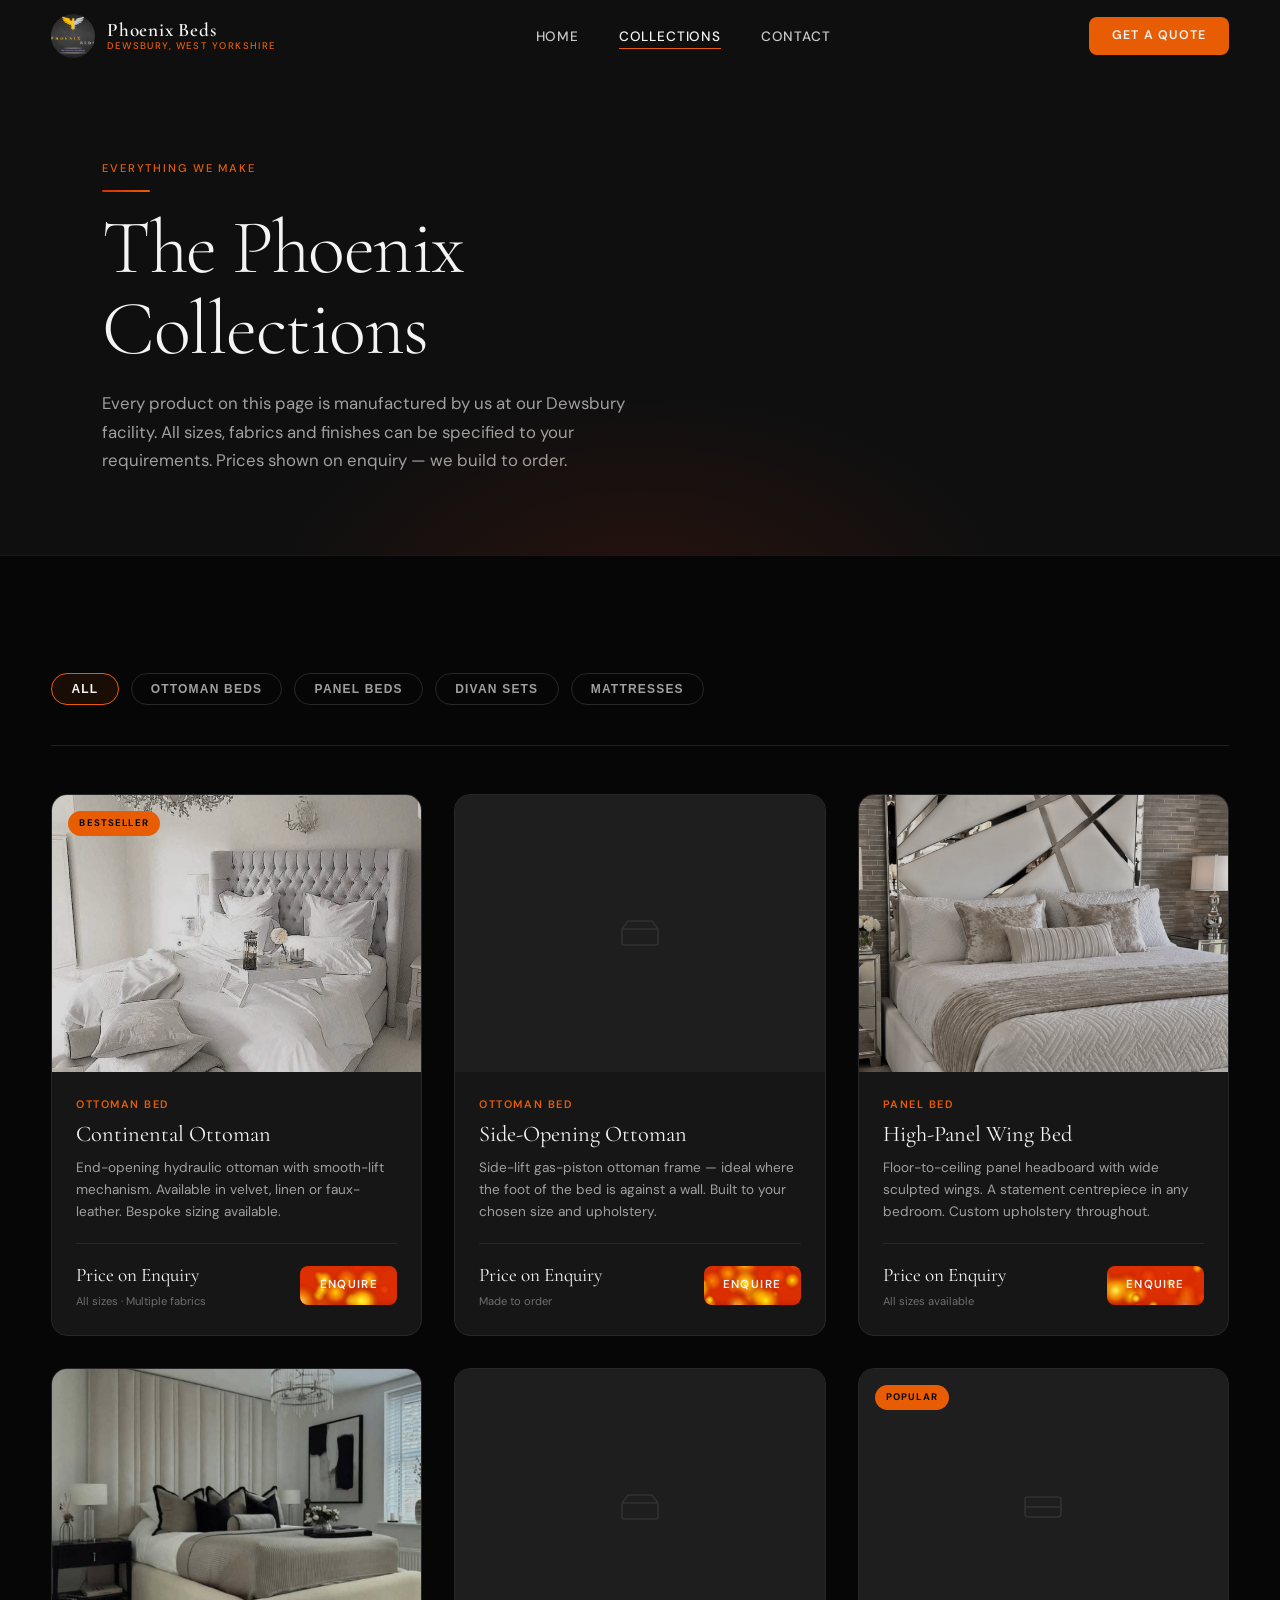
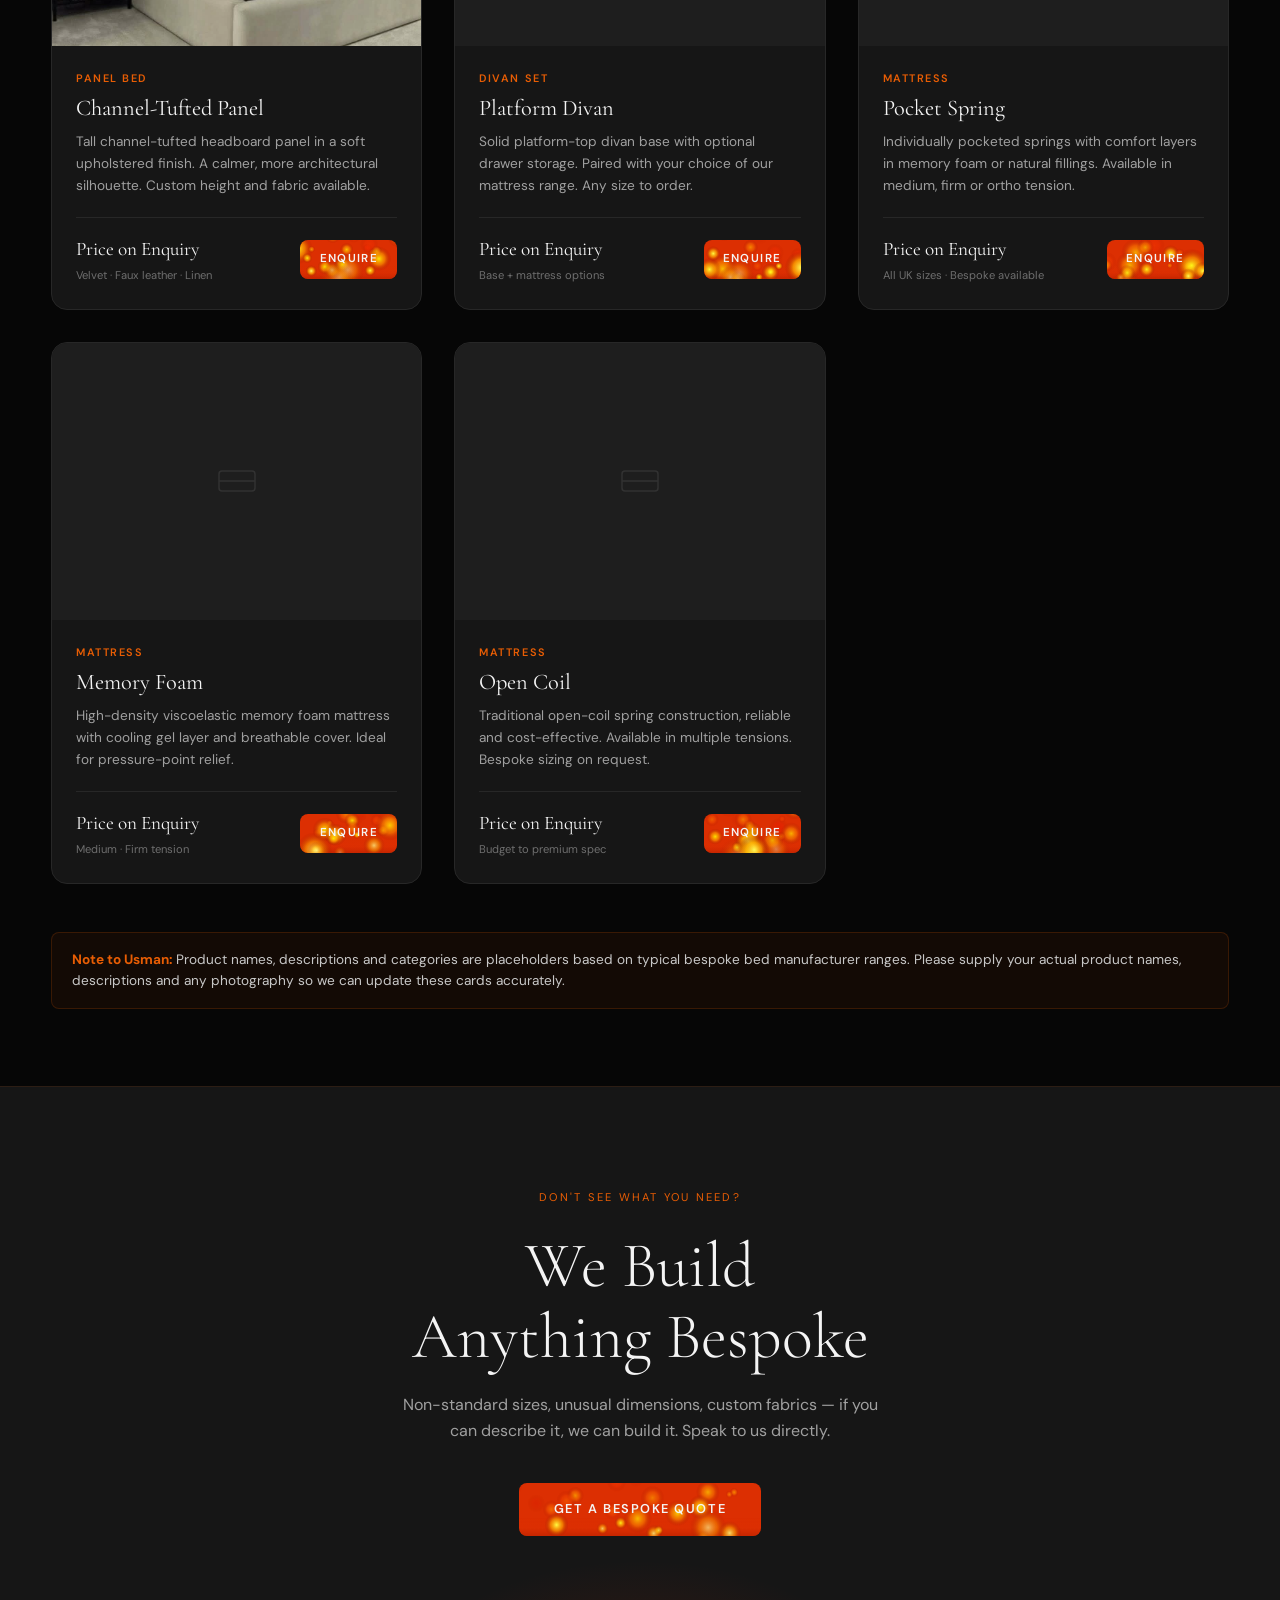
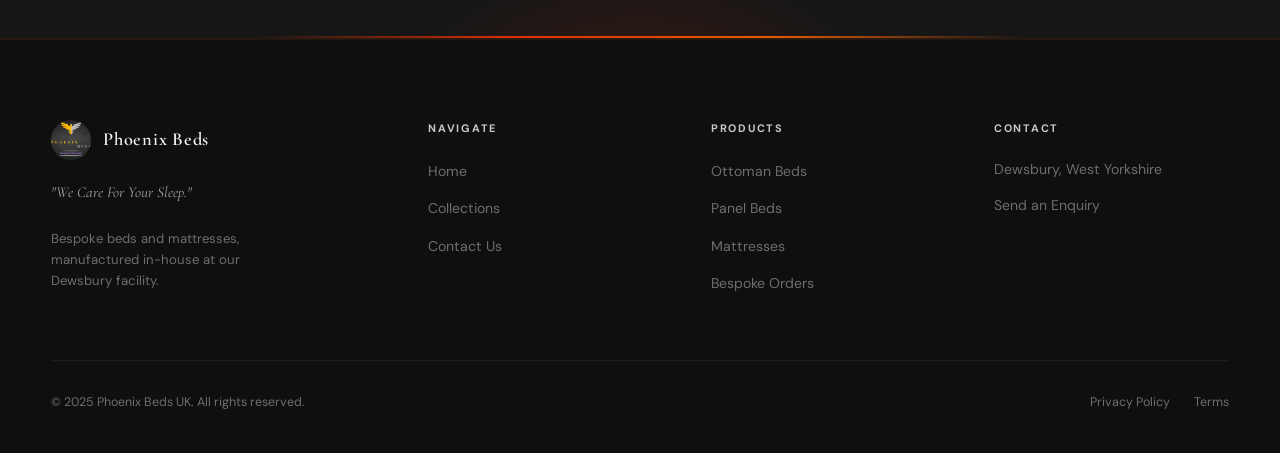
==== commit 966f1781: "Rebuild homepage with rising phoenix animation and custom icon system Adds a PhoenixBird class wired" ====
--- a/collections.html
+++ b/collections.html
@@ -83,9 +83,7 @@
         <!-- Ottoman 1 -->
         <div class="product-card" data-category="ottoman" data-reveal>
           <div class="product-card__img-wrap">
-            <div style="width:100%;height:100%;background:linear-gradient(135deg,#1a1a1a,#2d1a0a,#1a0d0d);display:flex;align-items:center;justify-content:center;">
-              <span style="font-size:3.5rem;opacity:0.2;" aria-hidden="true">🛏</span>
-            </div>
+            <img src="images/bed-chesterfield-ottoman.jpg" alt="Grey chesterfield ottoman bed" class="product-card__img" />
             <span class="product-card__badge">Bestseller</span>
           </div>
           <div class="product-card__body">
@@ -105,8 +103,8 @@
         <!-- Ottoman 2 -->
         <div class="product-card" data-category="ottoman" data-reveal data-delay="80">
           <div class="product-card__img-wrap">
-            <div style="width:100%;height:100%;background:linear-gradient(135deg,#161616,#261810,#161616);display:flex;align-items:center;justify-content:center;">
-              <span style="font-size:3.5rem;opacity:0.2;" aria-hidden="true">🛏</span>
+            <div style="width:100%;height:100%;background:var(--dark-3);display:flex;align-items:center;justify-content:center;">
+              <svg viewBox="0 0 48 48" fill="none" stroke="var(--dark-5)" stroke-width="1.5" style="width:3rem;height:3rem;"><rect x="6" y="20" width="36" height="16" rx="2"/><path d="M6 20l6-8h24l6 8"/></svg>
             </div>
           </div>
           <div class="product-card__body">
@@ -126,9 +124,7 @@
         <!-- Panel 1 -->
         <div class="product-card" data-category="panel" data-reveal data-delay="160">
           <div class="product-card__img-wrap">
-            <div style="width:100%;height:100%;background:linear-gradient(135deg,#181818,#24190c,#181818);display:flex;align-items:center;justify-content:center;">
-              <span style="font-size:3.5rem;opacity:0.2;" aria-hidden="true">🛏</span>
-            </div>
+            <img src="images/bed-chrome-panel.jpg" alt="White bed with chrome geometric mirror headboard" class="product-card__img" />
           </div>
           <div class="product-card__body">
             <p class="product-card__category">Panel Bed</p>
@@ -147,14 +143,12 @@
         <!-- Panel 2 -->
         <div class="product-card" data-category="panel" data-reveal>
           <div class="product-card__img-wrap">
-            <div style="width:100%;height:100%;background:linear-gradient(135deg,#141414,#1e160c,#141414);display:flex;align-items:center;justify-content:center;">
-              <span style="font-size:3.5rem;opacity:0.2;" aria-hidden="true">🛏</span>
-            </div>
+            <img src="images/bed-cream-channel.jpg" alt="Cream channel-tufted tall panel bed" class="product-card__img" />
           </div>
           <div class="product-card__body">
             <p class="product-card__category">Panel Bed</p>
-            <h2 class="product-card__name">Buttoned Chesterfield</h2>
-            <p class="product-card__desc">Deep-buttoned diamond headboard in luxury velvet. Classic British craftsmanship with a contemporary silhouette. Custom depth available.</p>
+            <h2 class="product-card__name">Channel-Tufted Panel</h2>
+            <p class="product-card__desc">Tall channel-tufted headboard panel in a soft upholstered finish. A calmer, more architectural silhouette. Custom height and fabric available.</p>
             <div class="product-card__footer">
               <div>
                 <p class="product-card__price">Price on Enquiry</p>
@@ -168,8 +162,8 @@
         <!-- Divan -->
         <div class="product-card" data-category="divan" data-reveal data-delay="80">
           <div class="product-card__img-wrap">
-            <div style="width:100%;height:100%;background:linear-gradient(135deg,#121212,#1c1208,#121212);display:flex;align-items:center;justify-content:center;">
-              <span style="font-size:3.5rem;opacity:0.2;" aria-hidden="true">🛏</span>
+            <div style="width:100%;height:100%;background:var(--dark-3);display:flex;align-items:center;justify-content:center;">
+              <svg viewBox="0 0 48 48" fill="none" stroke="var(--dark-5)" stroke-width="1.5" style="width:3rem;height:3rem;"><rect x="6" y="20" width="36" height="16" rx="2"/><path d="M6 20l6-8h24l6 8"/></svg>
             </div>
           </div>
           <div class="product-card__body">
@@ -189,8 +183,8 @@
         <!-- Mattress 1 -->
         <div class="product-card" data-category="mattress" data-reveal data-delay="160">
           <div class="product-card__img-wrap">
-            <div style="width:100%;height:100%;background:linear-gradient(135deg,#111,#1b1209,#111);display:flex;align-items:center;justify-content:center;">
-              <span style="font-size:3.5rem;opacity:0.2;" aria-hidden="true">💤</span>
+            <div style="width:100%;height:100%;background:var(--dark-3);display:flex;align-items:center;justify-content:center;">
+              <svg viewBox="0 0 48 48" fill="none" stroke="var(--dark-5)" stroke-width="1.5" style="width:3rem;height:3rem;"><rect x="6" y="14" width="36" height="20" rx="3"/><path d="M6 24h36"/></svg>
             </div>
             <span class="product-card__badge">Popular</span>
           </div>
@@ -211,8 +205,8 @@
         <!-- Mattress 2 -->
         <div class="product-card" data-category="mattress" data-reveal>
           <div class="product-card__img-wrap">
-            <div style="width:100%;height:100%;background:linear-gradient(135deg,#0f0f0f,#1a1108,#0f0f0f);display:flex;align-items:center;justify-content:center;">
-              <span style="font-size:3.5rem;opacity:0.2;" aria-hidden="true">💤</span>
+            <div style="width:100%;height:100%;background:var(--dark-3);display:flex;align-items:center;justify-content:center;">
+              <svg viewBox="0 0 48 48" fill="none" stroke="var(--dark-5)" stroke-width="1.5" style="width:3rem;height:3rem;"><rect x="6" y="14" width="36" height="20" rx="3"/><path d="M6 24h36"/></svg>
             </div>
           </div>
           <div class="product-card__body">
@@ -232,8 +226,8 @@
         <!-- Mattress 3 -->
         <div class="product-card" data-category="mattress" data-reveal data-delay="80">
           <div class="product-card__img-wrap">
-            <div style="width:100%;height:100%;background:linear-gradient(135deg,#0d0d0d,#171009,#0d0d0d);display:flex;align-items:center;justify-content:center;">
-              <span style="font-size:3.5rem;opacity:0.2;" aria-hidden="true">💤</span>
+            <div style="width:100%;height:100%;background:var(--dark-3);display:flex;align-items:center;justify-content:center;">
+              <svg viewBox="0 0 48 48" fill="none" stroke="var(--dark-5)" stroke-width="1.5" style="width:3rem;height:3rem;"><rect x="6" y="14" width="36" height="20" rx="3"/><path d="M6 24h36"/></svg>
             </div>
           </div>
           <div class="product-card__body">
--- a/style.css
+++ b/style.css
@@ -98,8 +98,8 @@
   font-family: var(--font-display);
   font-size: clamp(2.2rem, 5vw, 4.5rem);
   font-weight: 300;
-  line-height: 1.1;
-  letter-spacing: -0.015em;
+  line-height: 1.08;
+  letter-spacing: -0.025em;
 }
 .display-3 {
   font-family: var(--font-display);
@@ -111,7 +111,7 @@
   font-family: var(--font-body);
   font-size: 0.7rem;
   font-weight: 500;
-  letter-spacing: 0.2em;
+  letter-spacing: 0.16em;
   text-transform: uppercase;
   color: var(--ember);
 }
@@ -349,8 +349,8 @@
   font-family: var(--font-display);
   font-size: clamp(3.8rem, 9vw, 8.5rem);
   font-weight: 300;
-  line-height: 0.95;
-  letter-spacing: -0.025em;
+  line-height: 0.94;
+  letter-spacing: -0.035em;
   color: var(--white);
   max-width: 14ch;
   margin-bottom: 2rem;
@@ -478,10 +478,14 @@
   text-align: center;
 }
 .craft-item__icon {
-  font-size: 2rem;
-  margin-bottom: 1rem;
+  width: 34px;
+  height: 34px;
+  margin: 0 auto 1.1rem;
   display: block;
-}
+  color: var(--ember);
+  stroke: var(--ember);
+}
+.craft-item__icon * { vector-effect: non-scaling-stroke; }
 .craft-item__label {
   font-family: var(--font-display);
   font-size: 1.5rem;
@@ -923,8 +927,8 @@
   place-items: center;
   flex-shrink: 0;
   color: var(--ember);
-  font-size: 1.1rem;
-}
+}
+.contact-info__icon svg { width: 20px; height: 20px; stroke: var(--ember); }
 .contact-info__label {
   font-size: 0.7rem;
   font-weight: 600;
